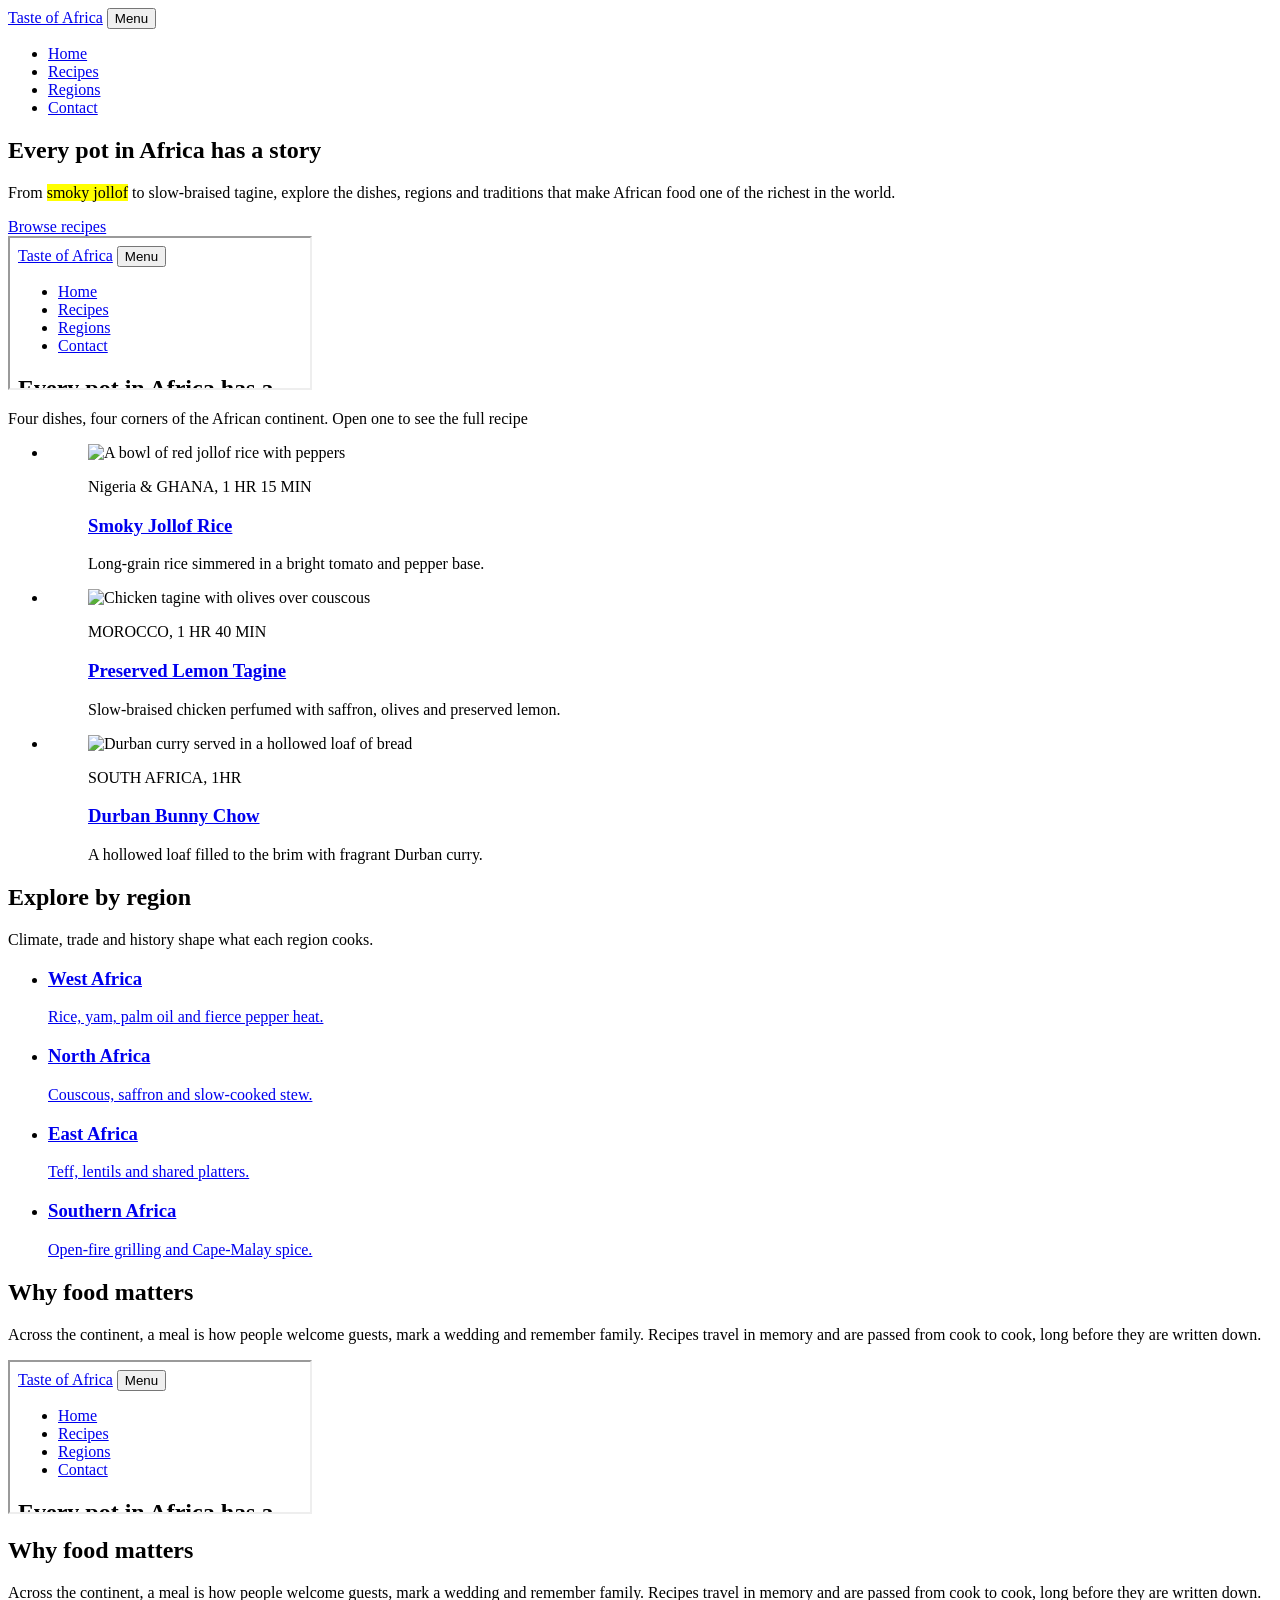
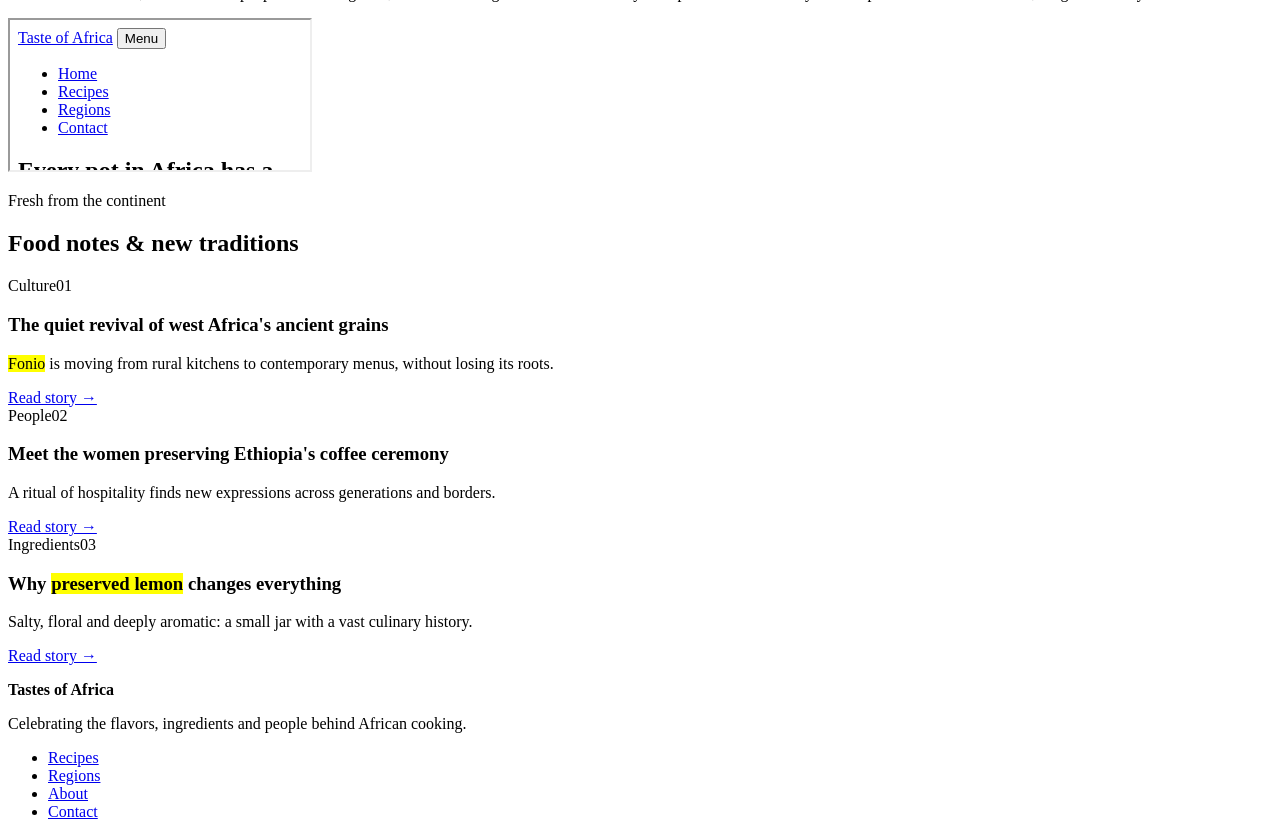
==== index.html @ f13685bf "base html and recipes page" ====
<!DOCTYPE html>
<html lang="en">
<head>
    <meta charset="UTF-8">
    <meta name="viewport" content="width=device-width, initial-scale=1">
    <title> Tastes of Africa | Home</title>
    <meta name="description" content="Recipes, regions and stories from across AFrican Kitchens.">

    <!-- Google fonts-->
    <link rel="preconnect" href="https://fonts.googleapis.com">
    <link rel="preconnect" href="https://fonts.gstatic.com" crossorigin>
    <link href="https://fonts.googleapis.com/css2?family=DM+Sans:wght@400;700&family=DM+Serif+Display&display=swap" rel="stylesheet">

    <link rel="stylesheet" href="css/styles.css">
    <script src="js/script.js" defer></script>

</head>
<body>
    <!-- Header: the same header is used on every page.-->
    <header class="site-header">
        <div class="container header-inner">
            <a class="logo" href="index.html">Taste of Africa</a>
            <button class="menu-toggle" aria-expanded="false" aria-controls="main-nav">Menu</button>
            <nav class="main-nav" id="main-nav" aria-label="Main">
                <ul>
                    <li><a href="index.html" aria-current="page"> Home</a></li>
                    <li><a href="recipes.html">Recipes</a></li>
                    <li><a href="regions.html">Regions</a></li>
                    <li><a href="contact.html">Contact</a></li>
                </ul>
            </nav>
        </div>
    </header>
    <main>
        <!--Hero section: Welcome text and intro video over a background photo -->
        <section class="hero">
            <div class="container">
                <div>
                    <h1> Every pot in Africa has a story</h1>
                    <p> From <mark>smoky jollof</mark> to slow-braised tagine, explore the dishes, regions and traditions that make African food one of the richest in the world.</p>
                    <a class="button" href="recipes.html">Browse recipes</a>
                </div>
                <div class="video-frame">
                    <!-- This is the video in the hero section and you can change the video by replacing the ID -->
                     <iframe src="#coming"
                            title="Introduction to African food culture"
                            allowfullscreen loading="lazy"></iframe>
                </div>
            </div>
        </section>

        <!-- Signature dishes across various regions: one <figure> per dish. The title links to the full recipe page-->
            <section class="dishes">
                <div class="container">
                    <p class="section-intro"> Four dishes, four corners of the African continent. Open one to see the full recipe</p>

                    <ul class="dish-grid">
                        <li>
                            <figure class="dish-card">
                                <div class="photo"><img src="#later" alt="A bowl of red jollof rice with peppers" loading="lazy"></div>
                                <figcaption>
                                    <p class="dish-meta">Nigeria &amp; GHANA, 1 HR 15 MIN </p>
                                    <h3><a href="recipe/jollof-rice.html">Smoky Jollof Rice</a></h3>
                                    <p> Long-grain rice simmered in a bright tomato and pepper base.</p>
                                </figcaption>
                            </figure>
                        </li>
                        <li>
                            <figure class="dish-card">
                                <div class="photo"><img src="#coming" alt="Chicken tagine with olives over couscous" loading="lazy"></div>
                                <figcaption>
                                    <p class="dish-meta"> MOROCCO, 1 HR 40 MIN</p>
                                    <h3><a href="recipe/lemon-tagine.html">Preserved Lemon Tagine</a></h3>
                                    <p> Slow-braised chicken perfumed with saffron, olives and preserved lemon.</p>
                                </figcaption>
                            </figure>
                        </li>
                        <li>
                            <figure class="dish-card">
                                <div class="photo"><img src="#coming" alt="Durban curry served in a hollowed loaf of bread" loading="lazy"></div>
                                <figcaption>
                                    <p class="dish-meta"> SOUTH AFRICA, 1HR</p>
                                    <h3><a href="recipe/bunny-chow.html"> Durban Bunny Chow</a></h3>
                                    <P> A hollowed loaf filled to the brim with fragrant Durban curry.</P>
                                </figcaption>
                            </figure>
                        </li>
                    </ul>
                </div>
            </section>

            <!-- Explore by region: each title links to the setion on regions.html-->
             <section class="regions">
                <div class="container">
                    <h2>Explore by region</h2>
                    <p class="section-intro"> Climate, trade and history shape what each region cooks.</p>

                    <ul class="region-grid">
                        <li><a class="region-title" href="regions.html#west-africa"><h3>West Africa</h3><p>Rice, yam, palm oil and fierce pepper heat.</p></a></li>
                        <li><a class="region-title" href="regions.html#north-africa"><h3>North Africa</h3><p>Couscous, saffron and slow-cooked stew.</p></a></li>
                        <li><a class="region-title" href="regions.html#east-africa"><h3>East Africa</h3><p> Teff, lentils and shared platters.</p></a></li>
                        <li><a class="region-title" href="regions.html#south-africa"><h3>Southern Africa</h3><p> Open-fire grilling and Cape-Malay spice.</p></a></li>

                    </ul>
                </div>
             </section>

            <!-- Culture video: why food matters in African culture -->
            <section class="culture">
                <div class="container">
                    <div>
                        <h2> Why food matters</h2>
                        <p>Across the continent, a meal is how people welcome guests, mark a wedding and remember family. Recipes travel in memory and are passed from cook to cook, long before they are written down.</p>
                    </div>
                    <div class="video-frame">
                        <iframe src="#coming"
                            title="The significance of food in African culture"
                            allowfullscreen loading="lazy"></iframe>
                    </div>
                </div>
            </section>

            <!-- Culture Video: why food matters in African Culture-->

            <section class="culture">
                <div class="container">
                    <div>
                        <h2> Why food matters</h2>
                        <p> Across the continent, a meal is how people welcome guests, mark a wedding and remember family. Recipes travel in memory and are passed from cook to cook, long before they are written down.</p>
                    </div>
                    <div class="video-frame">
                        <iframe src="#coming"
                            title="The significance of food in African culture"
                            allowfullscreen loading="lazy"></iframe>
                    </div>
                </div>
            </section>

            <!--Food notes: Three short stories. Each is an <article> that links to the full story on stories.html-->


            <section class="notes" id="stories">
                <div class="container">
                    <p class="eyebrow">Fresh from the continent</p>
                    <h2>Food notes &amp; new traditions</h2>

                    <div class="notes-grid">
                        <article class="note">
                            <div class="note-top"><span class="note-tag">Culture</span><span>01</span></div>
                            <h3>The quiet revival of west Africa's ancient grains</h3>
                            <p><mark> Fonio</mark> is moving from rural kitchens to contemporary menus, without losing its roots.</p>
                            <a class="read-more" href="stories.html#fonio">Read story &rarr;</a>
                        </article>
                        <article class="note">
                            <div class="note-top"><span class="note-tag">People</span><span>02</span></div>
                            <h3> Meet the women preserving Ethiopia's coffee ceremony</h3>
                            <p> A ritual of hospitality finds new expressions across generations and borders.</p>
                            <a class="read-more" href="stories.html#coffee-ceremony">Read story &rarr;</a>
                        </article>
                        <article class="note">
                            <div class="note-top"><span class="note-tag">Ingredients</span><span>03</span></div>
                            <h3> Why <mark> preserved lemon</mark> changes everything</h3>
                            <p> Salty, floral and deeply aromatic: a small jar with a vast culinary history.</p>
                            <a class="read-more" href="stories.html#preserved-lemon">Read story &rarr;</a>
                        </article>
                    </div>
                </div>

            </section>
    </main>

    <!-- Footer-->
     <footer class="site-footer">
        <div class="container">
            <div>
                <p><strong>Tastes of Africa</strong></p>
                <p>Celebrating the flavors, ingredients and people behind African cooking.</p>
            </div>
            <nav aria-label="footer">
                <ul>
                    <li><a href="recipes.html">Recipes</a></li>
                    <li><a href="regions.html">Regions</a></li>
                    <li><a href="about.html">About</a></li>
                    <li><a href="contact.html">Contact</a></li>
                </ul>
            </nav>
        </div>
     </footer>
</body>
</html>
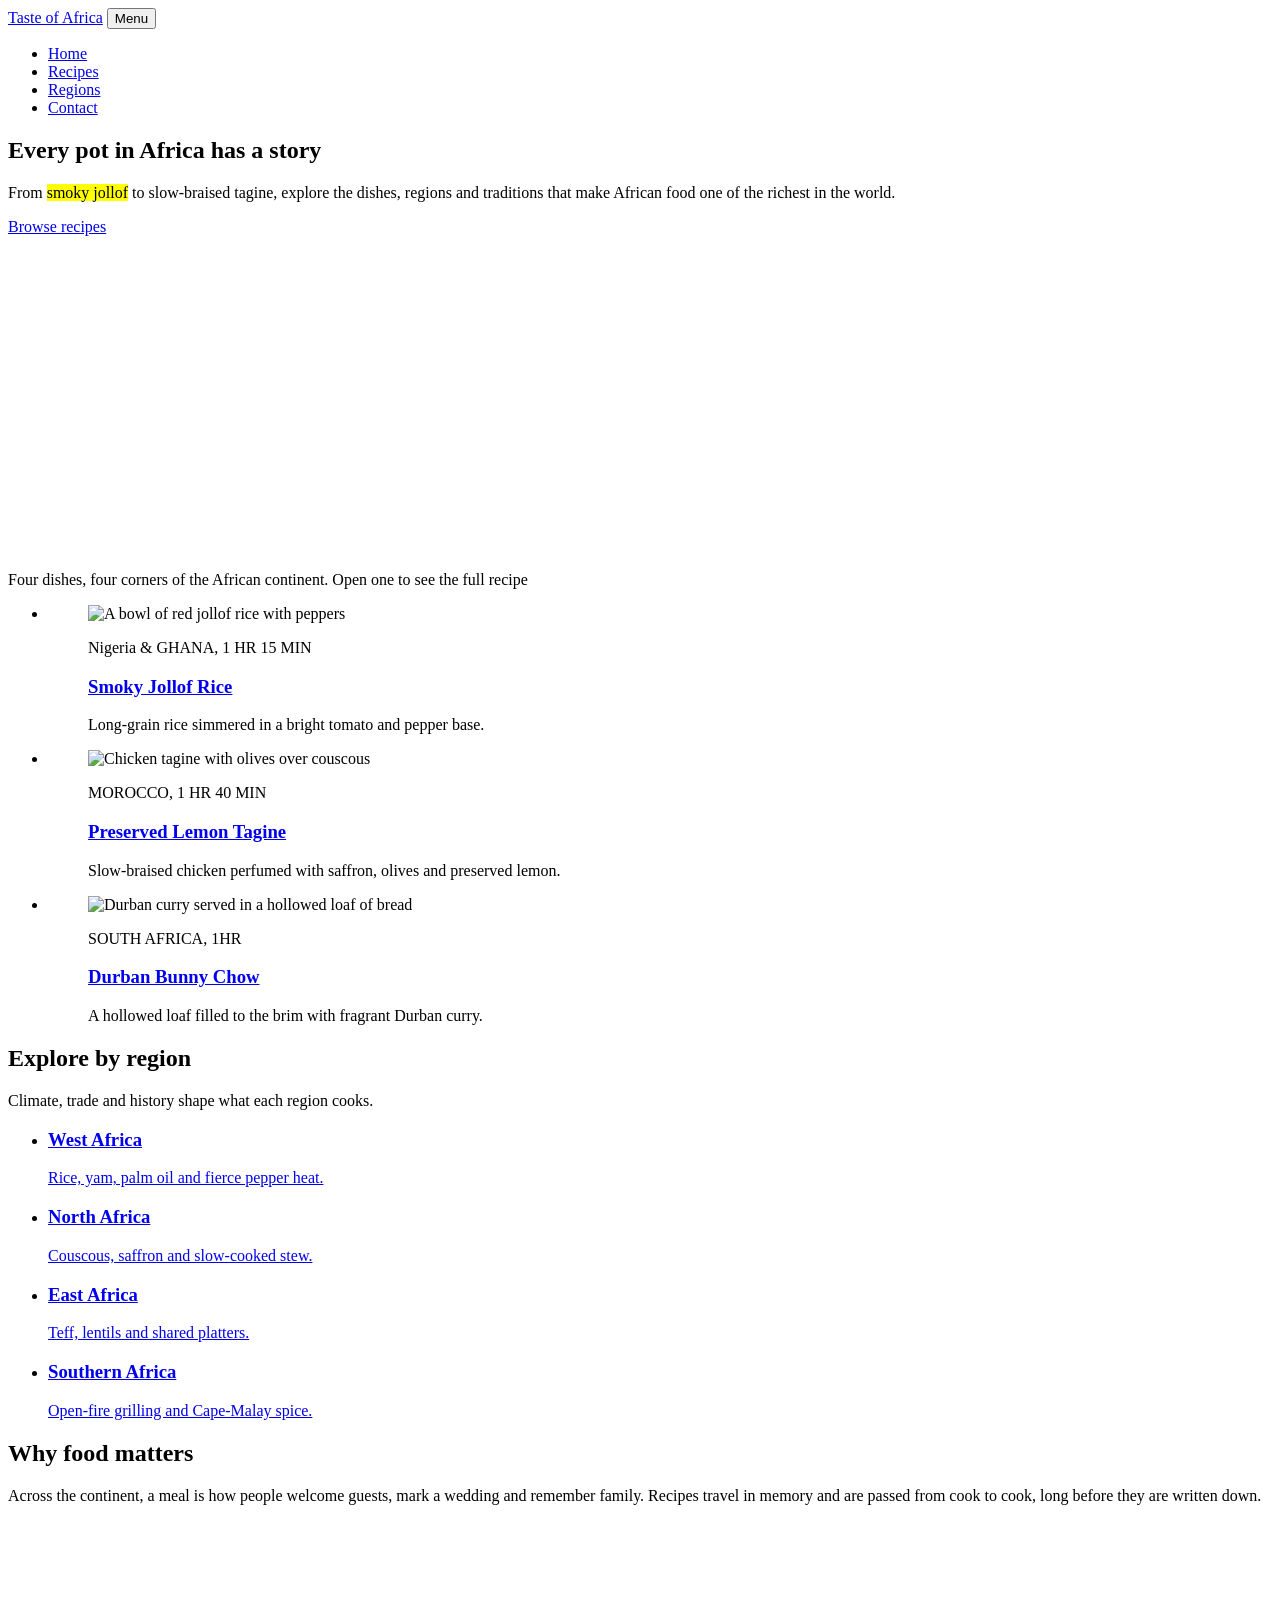
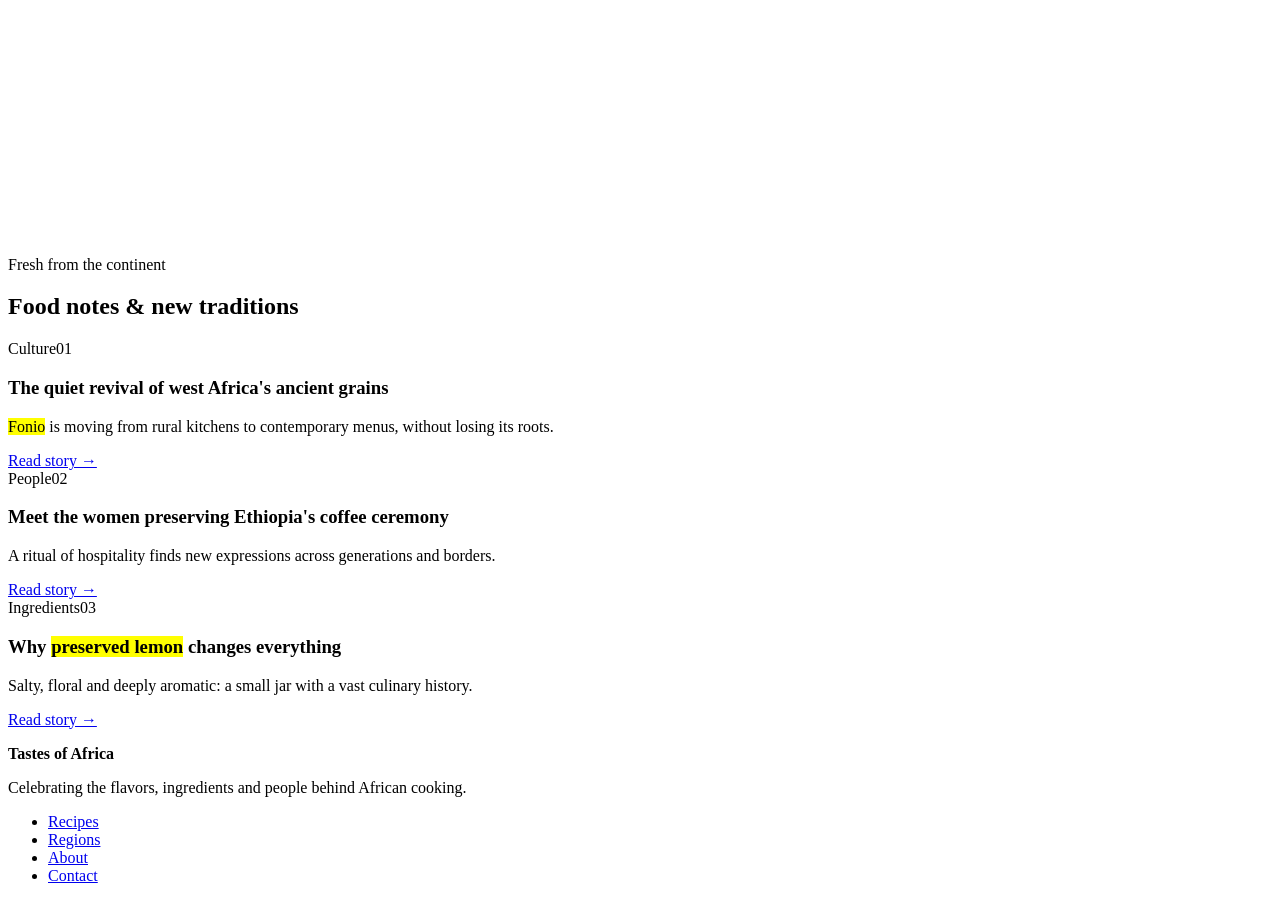
==== commit 1f1a3e4d: "Added video and visual content" ====
--- a/index.html
+++ b/index.html
@@ -32,7 +32,7 @@
         </div>
     </header>
     <main>
-        <!--Hero section: Welcome text and intro video over a background photo -->
+        <!--Hero section: Welcome text and intro video over a background video -->
         <section class="hero">
             <div class="container">
                 <div>
@@ -42,9 +42,8 @@
                 </div>
                 <div class="video-frame">
                     <!-- This is the video in the hero section and you can change the video by replacing the ID -->
-                     <iframe src="#coming"
-                            title="Introduction to African food culture"
-                            allowfullscreen loading="lazy"></iframe>
+                     <iframe width="560" height="315" src="https://www.youtube.com/embed/1zyDUkdVZ0E?si=GwN7mC80-y-Hp5ij" title="Introduction to African food culture" frameborder="0" allow="accelerometer; autoplay; clipboard-write; encrypted-media; gyroscope; picture-in-picture; web-share" referrerpolicy="strict-origin-when-cross-origin" allowfullscreen loading="lazy"></iframe>
+                            
                 </div>
             </div>
         </section>
@@ -57,7 +56,7 @@
                     <ul class="dish-grid">
                         <li>
                             <figure class="dish-card">
-                                <div class="photo"><img src="#later" alt="A bowl of red jollof rice with peppers" loading="lazy"></div>
+                                <div class="photo"><img src="./images/dishes/red_jollof_rice.jpg" alt="A bowl of red jollof rice with peppers" loading="lazy"></div>
                                 <figcaption>
                                     <p class="dish-meta">Nigeria &amp; GHANA, 1 HR 15 MIN </p>
                                     <h3><a href="recipe/jollof-rice.html">Smoky Jollof Rice</a></h3>
@@ -67,7 +66,7 @@
                         </li>
                         <li>
                             <figure class="dish-card">
-                                <div class="photo"><img src="#coming" alt="Chicken tagine with olives over couscous" loading="lazy"></div>
+                                <div class="photo"><img src="./images/dishes/chicken_tagine_couscous.png" alt="Chicken tagine with olives over couscous" loading="lazy"></div>
                                 <figcaption>
                                     <p class="dish-meta"> MOROCCO, 1 HR 40 MIN</p>
                                     <h3><a href="recipe/lemon-tagine.html">Preserved Lemon Tagine</a></h3>
@@ -77,7 +76,7 @@
                         </li>
                         <li>
                             <figure class="dish-card">
-                                <div class="photo"><img src="#coming" alt="Durban curry served in a hollowed loaf of bread" loading="lazy"></div>
+                                <div class="photo"><img src="./images/dishes/Durban_curry.png" alt="Durban curry served in a hollowed loaf of bread" loading="lazy"></div>
                                 <figcaption>
                                     <p class="dish-meta"> SOUTH AFRICA, 1HR</p>
                                     <h3><a href="recipe/bunny-chow.html"> Durban Bunny Chow</a></h3>
@@ -113,14 +112,13 @@
                         <p>Across the continent, a meal is how people welcome guests, mark a wedding and remember family. Recipes travel in memory and are passed from cook to cook, long before they are written down.</p>
                     </div>
                     <div class="video-frame">
-                        <iframe src="#coming"
-                            title="The significance of food in African culture"
-                            allowfullscreen loading="lazy"></iframe>
+                        <iframe width="560" height="315" src="https://www.youtube.com/embed/YzCL4TN4E4U?si=ncxZSGE6mbQwD1N4" title="The significance of food in African culture" frameborder="0" allow="accelerometer; autoplay; clipboard-write; encrypted-media; gyroscope; picture-in-picture; web-share" referrerpolicy="strict-origin-when-cross-origin" allowfullscreen loading="lazy"></iframe>
+                           
                     </div>
                 </div>
             </section>
 
-            <!-- Culture Video: why food matters in African Culture-->
+            <!-- Culture Video: why food matters in African Culture
 
             <section class="culture">
                 <div class="container">
@@ -134,7 +132,7 @@
                             allowfullscreen loading="lazy"></iframe>
                     </div>
                 </div>
-            </section>
+            </section> -->
 
             <!--Food notes: Three short stories. Each is an <article> that links to the full story on stories.html-->
 
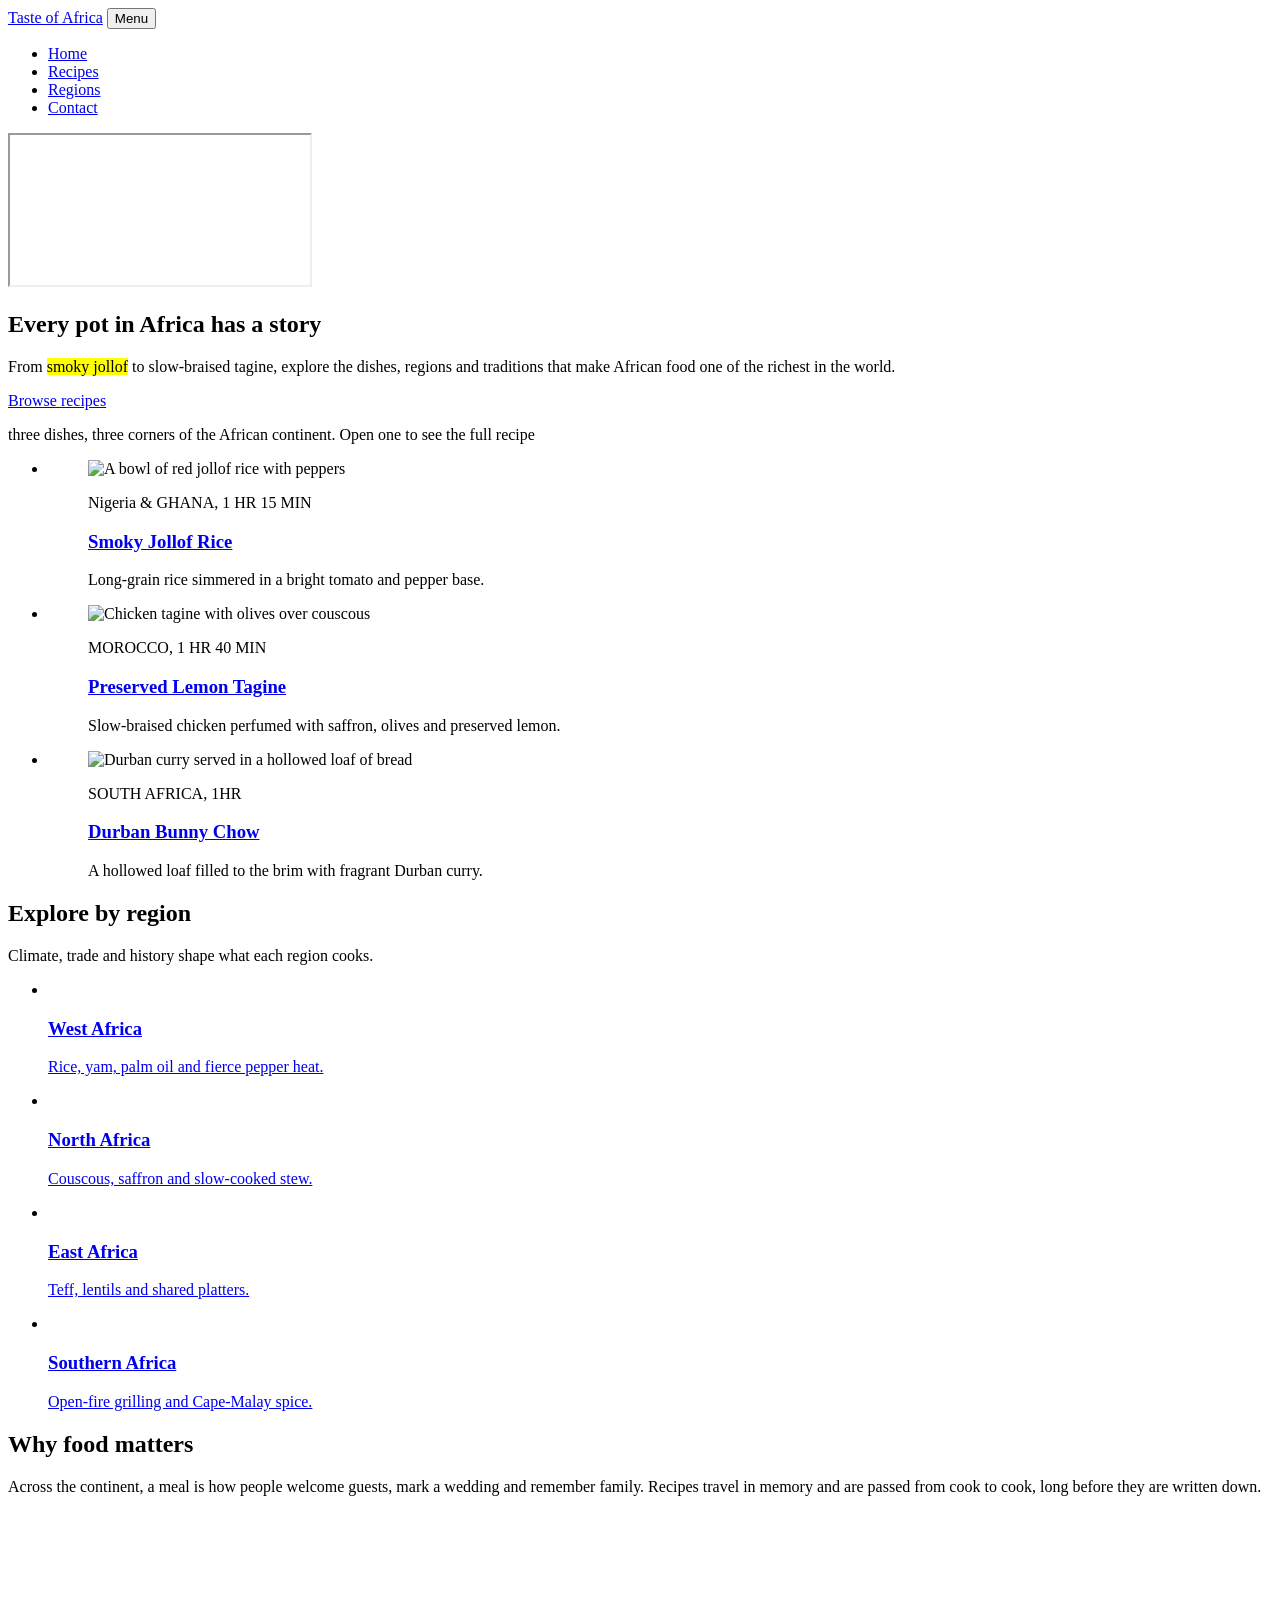
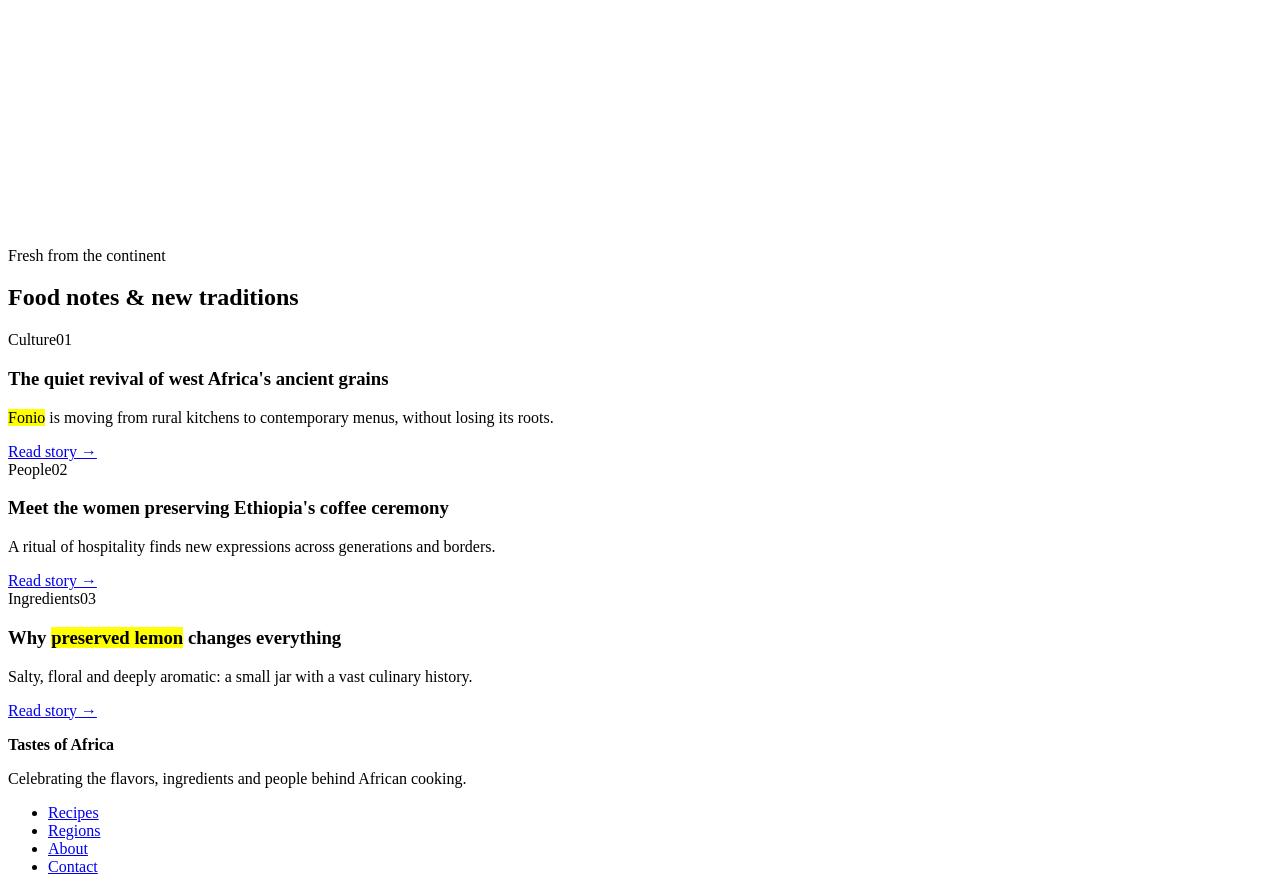
==== commit ba5bf463: "Hero section updates" ====
--- a/index.html
+++ b/index.html
@@ -10,6 +10,9 @@
     <link rel="preconnect" href="https://fonts.googleapis.com">
     <link rel="preconnect" href="https://fonts.gstatic.com" crossorigin>
     <link href="https://fonts.googleapis.com/css2?family=DM+Sans:wght@400;700&family=DM+Serif+Display&display=swap" rel="stylesheet">
+
+    <link rel="preconnect" href="https://www.youtube.com">
+    <link rel="preconnect" href="https://i.ytimg.com">
 
     <link rel="stylesheet" href="css/styles.css">
     <script src="js/script.js" defer></script>
@@ -34,24 +37,24 @@
     <main>
         <!--Hero section: Welcome text and intro video over a background video -->
         <section class="hero">
+            <div class="hero-video" aria-hidden="true">
+                <iframe src="https://www.youtube.com/embed/1zyDUkdVZ0E?autoplay=1&amp;mute=1&amp;loop=1&amp;playlist=1zyDUkdVZ0E&amp;controls=0&amp;modestbranding=1&amp;playsinline=1&amp;rel=0"
+                        title="Background video of African food culture"
+                        tabindex="-1"
+                        allow="autoplay; encrypted-media"></iframe>
+            </div>
+
             <div class="container">
-                <div>
-                    <h1> Every pot in Africa has a story</h1>
-                    <p> From <mark>smoky jollof</mark> to slow-braised tagine, explore the dishes, regions and traditions that make African food one of the richest in the world.</p>
-                    <a class="button" href="recipes.html">Browse recipes</a>
-                </div>
-                <div class="video-frame">
-                    <!-- This is the video in the hero section and you can change the video by replacing the ID -->
-                     <iframe width="560" height="315" src="https://www.youtube.com/embed/1zyDUkdVZ0E?si=GwN7mC80-y-Hp5ij" title="Introduction to African food culture" frameborder="0" allow="accelerometer; autoplay; clipboard-write; encrypted-media; gyroscope; picture-in-picture; web-share" referrerpolicy="strict-origin-when-cross-origin" allowfullscreen loading="lazy"></iframe>
-                            
-                </div>
+                <h1>Every pot in Africa has a story</h1>
+                <p>From <mark>smoky jollof</mark> to slow-braised tagine, explore the dishes, regions and traditions that make African food one of the richest in the world.</p>
+                <a class="button" href="recipes.html">Browse recipes</a>
             </div>
         </section>
 
         <!-- Signature dishes across various regions: one <figure> per dish. The title links to the full recipe page-->
             <section class="dishes">
                 <div class="container">
-                    <p class="section-intro"> Four dishes, four corners of the African continent. Open one to see the full recipe</p>
+                    <p class="section-intro"> three dishes, three corners of the African continent. Open one to see the full recipe</p>
 
                     <ul class="dish-grid">
                         <li>
@@ -95,10 +98,10 @@
                     <p class="section-intro"> Climate, trade and history shape what each region cooks.</p>
 
                     <ul class="region-grid">
-                        <li><a class="region-title" href="regions.html#west-africa"><h3>West Africa</h3><p>Rice, yam, palm oil and fierce pepper heat.</p></a></li>
-                        <li><a class="region-title" href="regions.html#north-africa"><h3>North Africa</h3><p>Couscous, saffron and slow-cooked stew.</p></a></li>
-                        <li><a class="region-title" href="regions.html#east-africa"><h3>East Africa</h3><p> Teff, lentils and shared platters.</p></a></li>
-                        <li><a class="region-title" href="regions.html#south-africa"><h3>Southern Africa</h3><p> Open-fire grilling and Cape-Malay spice.</p></a></li>
+                        <li><a class="region-tile" href="regions.html#west-africa"><img class="region-icon" src="./images/dishes/red_jollof_rice.jpg" alt="" loading="lazy"><h3>West Africa</h3><p>Rice, yam, palm oil and fierce pepper heat.</p></a></li>
+                        <li><a class="region-tile" href="regions.html#north-africa"><img class="region-icon" src="./images/dishes/chicken_tagine_couscous.jpg" alt="" loading="lazy"><h3>North Africa</h3><p>Couscous, saffron and slow-cooked stew.</p></a></li>
+                        <li><a class="region-tile" href="regions.html#east-africa"><img class="region-icon" src="./images/dishes/Injera_stew.jpg" alt="" loading="lazy"><h3>East Africa</h3><p> Teff, lentils and shared platters.</p></a></li>
+                        <li><a class="region-tile" href="regions.html#south-africa"><img class="region-icon" src="./images/dishes/Durban_curry.png" alt="" loading="lazy"><h3>Southern Africa</h3><p> Open-fire grilling and Cape-Malay spice.</p></a></li>
 
                     </ul>
                 </div>
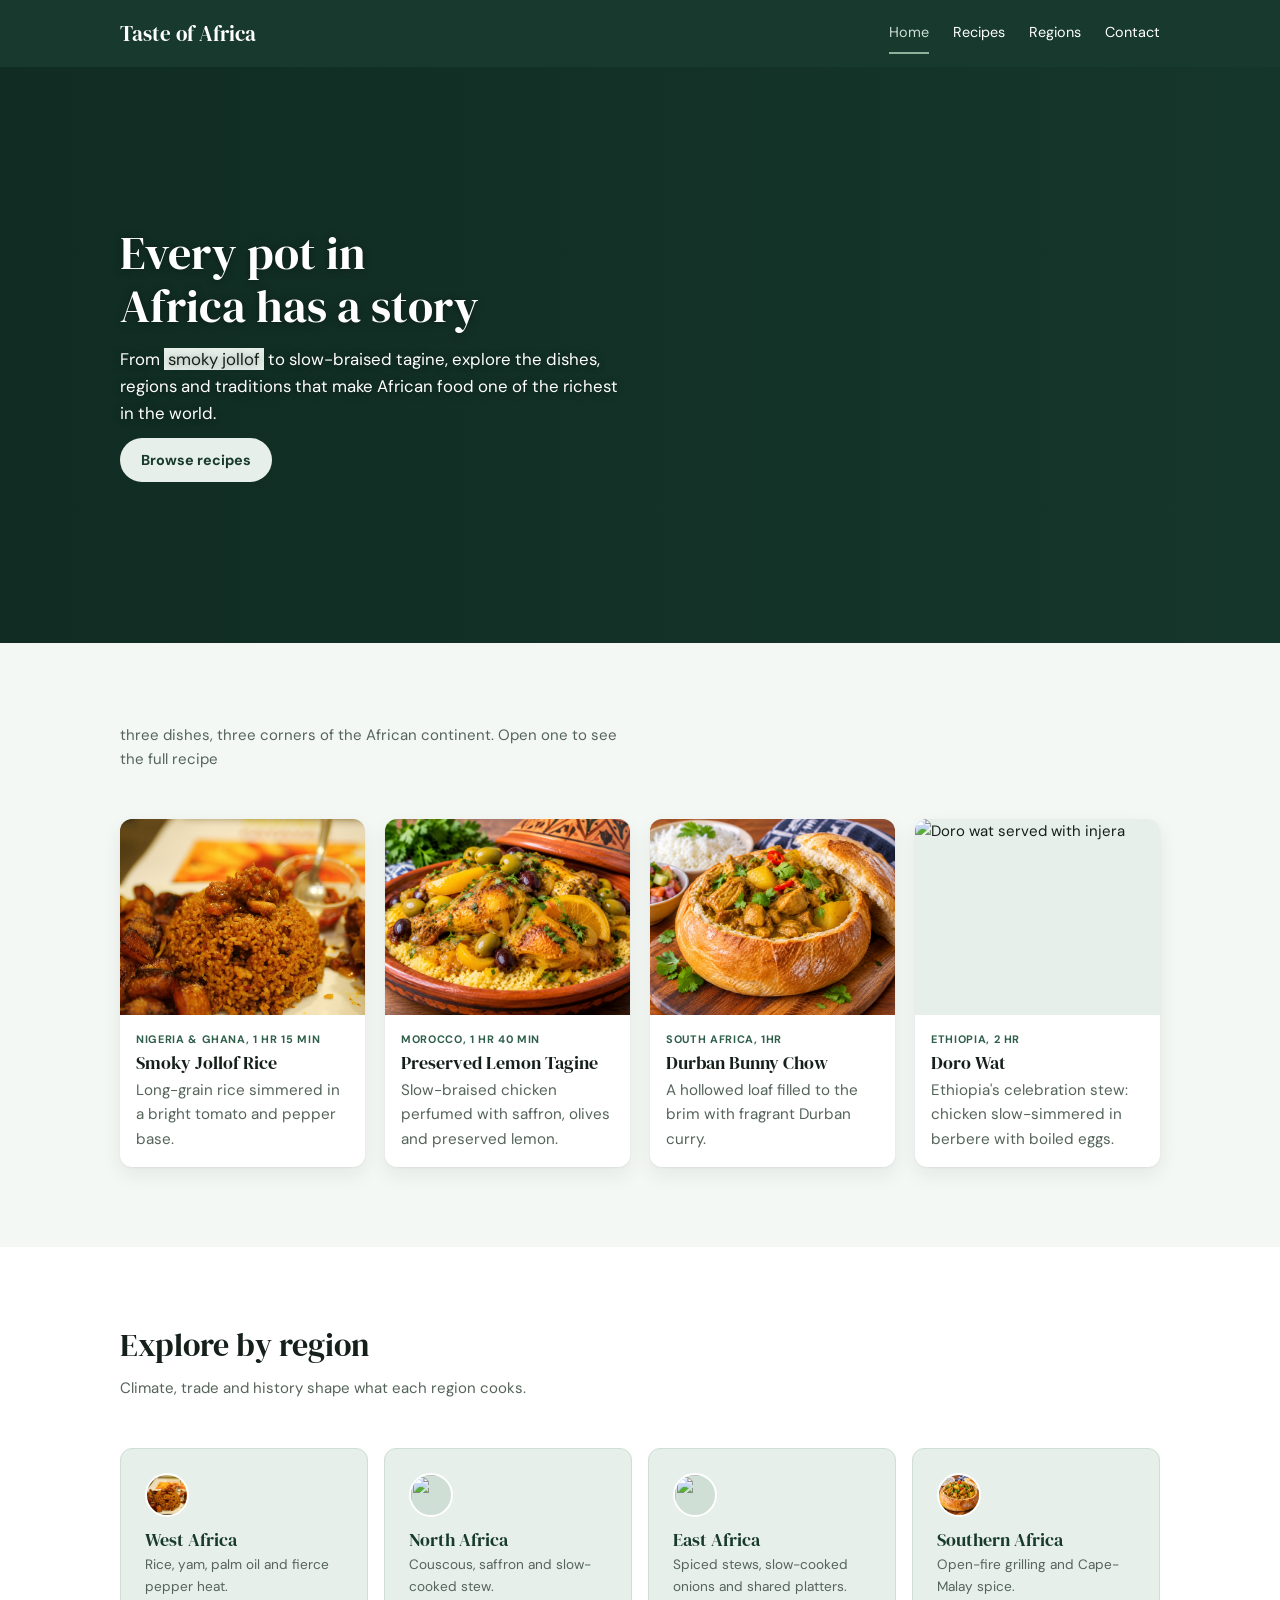
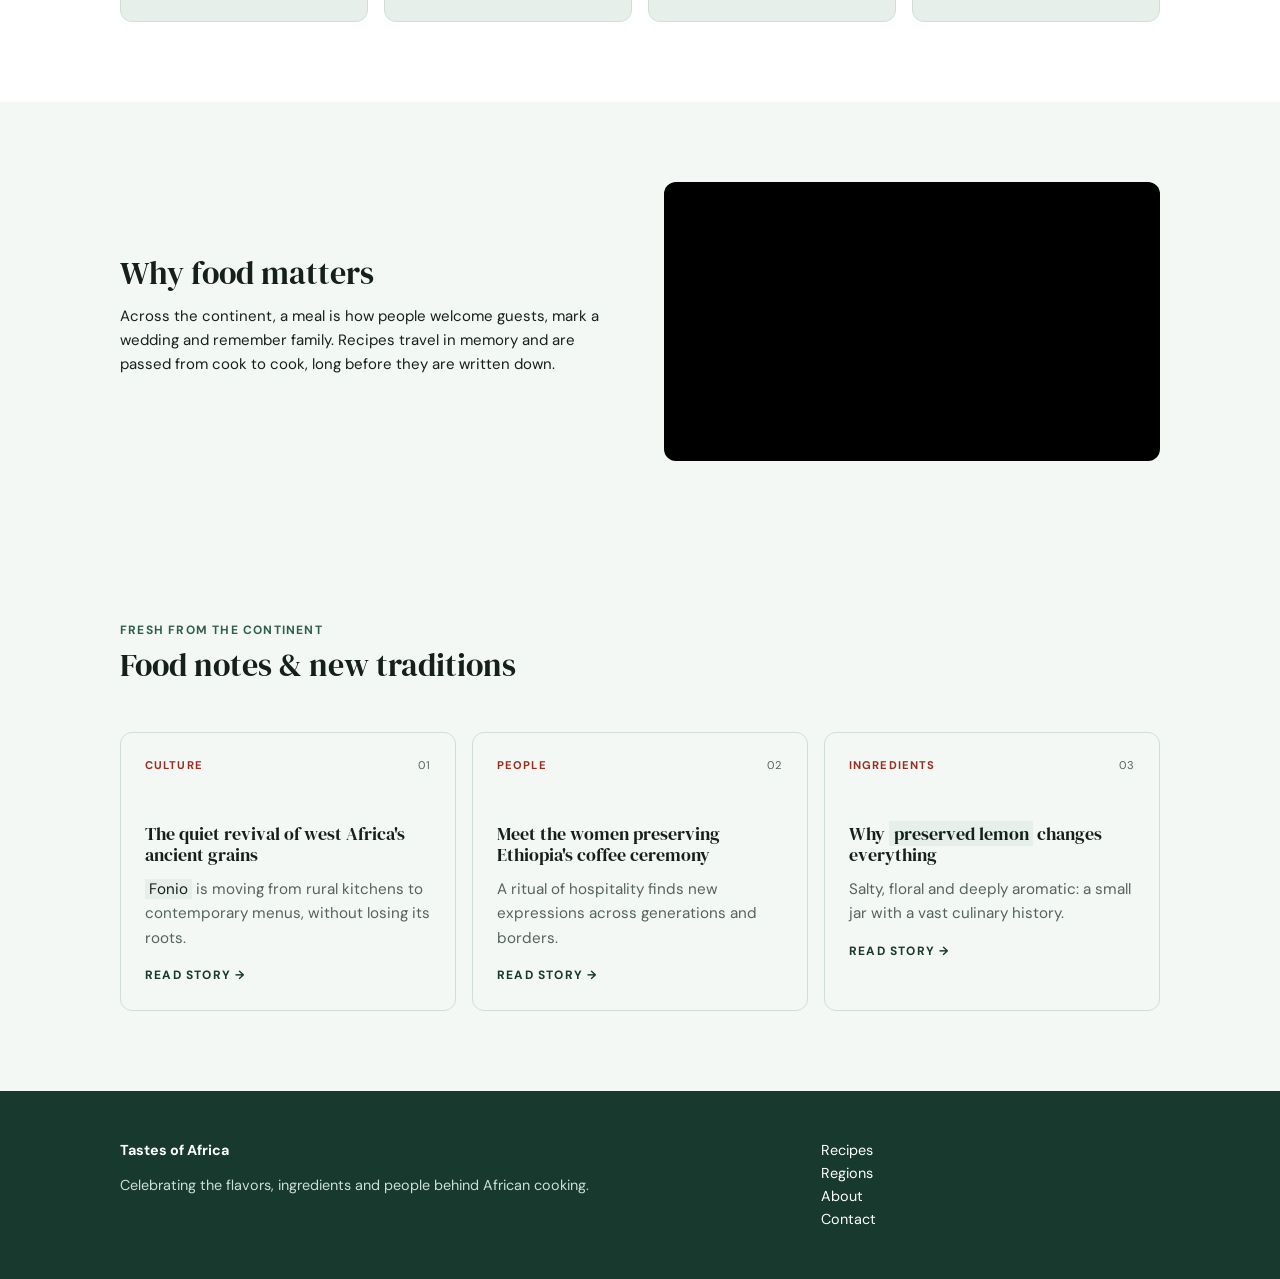
==== commit fc1ada4b: "contact page and new dish" ====
--- a/index.html
+++ b/index.html
@@ -87,6 +87,16 @@
                                 </figcaption>
                             </figure>
                         </li>
+                        <li>
+                            <figure class="dish-card">
+                                <div class="photo"><img src="./images/dishes/Doro_Wat.jpg" alt="Doro wat served with injera" loading="lazy"></div>
+                                <figcaption>
+                                    <p class="dish-meta"> ETHIOPIA, 2 HR</p>
+                                    <h3><a href="recipe/Dorowat.html">Doro Wat</a></h3>
+                                    <p> Ethiopia's celebration stew: chicken slow-simmered in berbere with boiled eggs.</p>
+                                </figcaption>
+                            </figure>
+                        </li>
                     </ul>
                 </div>
             </section>
@@ -100,7 +110,7 @@
                     <ul class="region-grid">
                         <li><a class="region-tile" href="regions.html#west-africa"><img class="region-icon" src="./images/dishes/red_jollof_rice.jpg" alt="" loading="lazy"><h3>West Africa</h3><p>Rice, yam, palm oil and fierce pepper heat.</p></a></li>
                         <li><a class="region-tile" href="regions.html#north-africa"><img class="region-icon" src="./images/dishes/chicken_tagine_couscous.jpg" alt="" loading="lazy"><h3>North Africa</h3><p>Couscous, saffron and slow-cooked stew.</p></a></li>
-                        <li><a class="region-tile" href="regions.html#east-africa"><img class="region-icon" src="./images/dishes/Injera_stew.jpg" alt="" loading="lazy"><h3>East Africa</h3><p> Teff, lentils and shared platters.</p></a></li>
+                        <li><a class="region-tile" href="regions.html#east-africa"><img class="region-icon" src="./images/dishes/doro-wat.jpg" alt="" loading="lazy"><h3>East Africa</h3><p>Spiced stews, slow-cooked onions and shared platters.</p></a></li>                        
                         <li><a class="region-tile" href="regions.html#south-africa"><img class="region-icon" src="./images/dishes/Durban_curry.png" alt="" loading="lazy"><h3>Southern Africa</h3><p> Open-fire grilling and Cape-Malay spice.</p></a></li>
 
                     </ul>
--- a/css/styles.css
+++ b/css/styles.css
@@ -0,0 +1,581 @@
+/* =====================================================================
+   Tastes of Africa - styles.css
+   One stylesheet for every page. Sections, in order:
+
+   1. Design tokens (colors, fonts, spacing)
+   2. Base styles
+   3. Reusable pieces (buttons, video, highlight, hidden)
+   4. Header and navigation
+   5. Footer
+   6. Page intro band (Regions, Recipes, About, Contact, Stories)
+   7. Home page
+   8. Regions page
+   9. Stories page
+  10. Recipes page (filter + cards)
+  11. Recipe detail pages
+  12. About page
+  13. Contact page (form)
+  14. Larger screens (media queries)
+
+   Mobile styles come first; wider screens are added in section 14.
+   ===================================================================== */
+
+
+/* 1. DESIGN TOKENS
+   Change a value here and it changes everywhere. */
+:root {
+  --cream:  #FFFFFF;  
+  --sand:   #F4F8F5;   
+  --forest: #17392E;   
+  --ochre:  #2F5F4B;   
+  --brick:  #9B2D20;   
+  --ink:    #16201B;
+  --muted:  #55645B;
+  --line:   #CFDFD5;   
+  --spice:  #E6EFE9;   
+  --heart:  #C0392B;
+
+  --green-dark: #0F2A21;
+  --sage-400:   #8FB09D;
+
+  --space-s:  0.625rem;
+  --space-m:  1.25rem;
+  --space-l:  2.25rem;
+  --space-xl: 3.5rem;
+
+  --radius-card: 14px;
+  --shadow-card: 0 1px 2px rgba(22, 32, 27, 0.06), 0 8px 20px rgba(22, 32, 27, 0.07);
+  --shadow-lift: 0 2px 4px rgba(22, 32, 27, 0.08), 0 14px 28px rgba(22, 32, 27, 0.12);   /* saved favorite */
+
+  --font-heading: "DM Serif Display", Georgia, serif;
+  --font-body:    "DM Sans", system-ui, sans-serif;
+
+  --space-s:  0.75rem;
+  --space-m:  1.5rem;
+  --space-l:  3rem;
+  --space-xl: 5rem;
+
+  --radius-card: 12px;
+
+}
+
+
+/* 2. BASE */
+* { box-sizing: border-box; }
+
+body {
+  margin: 0;
+  background: var(--cream);
+  color: var(--ink);
+  font-family: var(--font-body);
+  font-size: 0.9375rem;        /* base size */
+  line-height: 1.6;      /* base line height for readability */
+}
+
+h1, h2, h3 {
+  font-family: var(--font-heading);
+  font-weight: 400;
+  line-height: 1.15;
+  margin: 0 0 var(--space-s);
+}
+h1 { font-size: clamp(2rem, 4.2vw, 2.9rem); }
+h2 { font-size: clamp(1.5rem, 2.8vw, 2rem); }
+h3 { font-size: 1.15rem; }
+
+p  { margin: 0 0 var(--space-s); }
+ul { margin: 0 0 var(--space-s); }
+img { max-width: 100%; display: block; }
+a  { color: inherit; }
+
+/* Keeps content from stretching edge to edge on big screens */
+.container { width: min(100% - 2.5rem, 1040px); margin-inline: auto; }
+
+section { padding-block: var(--space-xl); }
+.section-intro { color: var(--muted); max-width: 52ch; margin-bottom: var(--space-l); }
+
+/* Small uppercase label above a heading */
+.eyebrow {
+  font-size: 0.75rem;
+  font-weight: 700;
+  letter-spacing: 0.1em;
+  text-transform: uppercase;
+  color: var(--ochre);
+  margin-bottom: 0.4rem;
+}
+
+/* Visible keyboard focus on everything clickable */
+a:focus-visible, button:focus-visible {
+  outline: 3px solid var(--ochre);
+  outline-offset: 3px;
+}
+
+
+/* 3. REUSABLE PIECES */
+.button {
+  display: inline-block;
+  padding: 0.65rem 1.3rem;
+  background: var(--spice);
+  color: var(--forest);
+  font: inherit;
+  font-size: 0.9rem;
+  font-weight: 700;
+  text-decoration: none;
+  border: 0;
+  border-radius: 999px;
+  cursor: pointer;
+}
+.button:hover { background: #fff; }
+
+/* Responsive YouTube frame: keeps a 16:9 shape at any width */
+.video-frame { aspect-ratio: 16 / 9; background: #000; border-radius: var(--radius-card); overflow: hidden; }
+.video-frame iframe { width: 100%; height: 100%; border: 0; }
+
+/* <mark> highlights key ingredients, spices and cooking methods */
+mark { background: var(--spice); color: var(--ink); padding: 0 0.25em; }
+
+/* Used by script.js to hide filtered-out recipe cards.
+   [hidden] makes the HTML "hidden" attribute work even on elements that set display. */
+.hidden, [hidden] { display: none !important; }
+
+/* A photo box: tall shape, tan color shows if the image has not loaded.
+   position: relative lets the badge and heart sit on top of the photo. */
+.photo { position: relative; aspect-ratio: 5 / 4; background: var(--spice); overflow: hidden; }
+.photo img { width: 100%; height: 100%; object-fit: cover; }
+
+/* Small meta line above a dish title */
+.dish-meta {
+  font-size: 0.68rem;
+  font-weight: 700;
+  letter-spacing: 0.06em;
+  text-transform: uppercase;
+  color: var(--ochre);
+  margin: 0 0 0.25rem;
+}
+
+.back-link { display: inline-block; margin-top: var(--space-s); font-weight: 700; color: var(--forest);}
+
+
+/* 4. HEADER AND NAVIGATION */
+.site-header { background: var(--forest); color: #fff; }
+
+.header-inner {
+  display: flex;
+  flex-wrap: wrap;           /* lets the open menu drop below the logo on phones */
+  align-items: center;
+  justify-content: space-between;
+  padding-block: 0.8rem;
+}
+
+.logo { font-family: var(--font-heading); font-size: 1.3rem; text-decoration: none; }
+
+/* Hamburger button: only shown on phones (hidden again in section 14) */
+.menu-toggle {
+  background: none;
+  border: 1px solid rgba(255, 255, 255, 0.5);
+  border-radius: 999px;
+  color: #fff;
+  padding: 0.3rem 0.9rem;
+  font: inherit;
+  font-size: 0.85rem;
+  cursor: pointer;
+}
+
+.main-nav { display: none; width: 100%; }    /* closed until the button adds .open */
+.main-nav.open { display: block; }
+.main-nav ul { list-style: none; margin: 0; padding: 0.5rem 0 0; }
+.main-nav a {
+  display: block;
+  padding: 0.5rem 0;
+  text-decoration: none;
+  font-size: 0.9rem;
+  border-bottom: 2px solid transparent;
+}
+/* Hover effect and the current-page marker share one style */
+.main-nav a:hover,
+.main-nav a[aria-current="page"] {
+  color: var(--line);
+  border-bottom-color: var(--sage-400);
+}
+
+
+/* 5. FOOTER */
+.site-footer { background: var(--forest); color: #fff; padding-block: var(--space-l); font-size: 0.9rem; }
+.site-footer p { color: var(--line); }
+.site-footer strong { color: #fff; }
+.site-footer .container { display: grid; gap: var(--space-m); }
+.site-footer ul { list-style: none; margin: 0; padding: 0; }
+.site-footer a { text-decoration: none; }
+.site-footer a:hover { color: var(--line); }
+
+
+/* 6. PAGE INTRO BAND
+   The dark green band at the top of every page except Home. */
+.page-intro { background: var(--forest); color: var(--cream); padding-block: var(--space-l); }
+.page-intro .eyebrow { color: var(--sage-400); }
+.page-intro .section-intro { color: var(--line); margin-bottom: 0; }
+
+
+/* 7. HOME PAGE */
+
+/* Hero: dark green overlay on top of a background photo.
+   The image path is relative to this CSS file. */
+
+.hero {
+  position: relative;
+  overflow: hidden;
+  display: flex;
+  align-items: center;
+  min-height: 64vh;
+  background: var(--forest) url("../images/hero/hero.jpg") center / cover;
+  color: #fff;
+}
+
+.hero-video { position: absolute; inset: 0; z-index: 0; }
+.hero-video iframe {
+  position: absolute;
+  top: 50%;
+  left: 50%;
+  width: 100vw;
+  height: 56.25vw;
+  min-height: 100%;
+  min-width: 177.78vh;
+  transform: translate(-50%, -50%);
+  border: 0;
+  pointer-events: none;
+  opacity: 0;
+  transition: opacity 1s;
+}
+
+.hero-video iframe.ready { opacity: 1; }
+
+.hero::before {
+  content: "";
+  position: absolute;
+  inset: 0;
+  z-index: 1;
+  background: linear-gradient(90deg, rgba(15, 42, 33, 0.85) 0%, rgba(15, 42, 33, 0.5) 55%, rgba(15, 42, 33, 0.2) 100%);
+}
+
+.hero .container { position: relative; z-index: 2; text-shadow: 0 1px 8px rgba(0, 0, 0, 0.4); }
+.hero h1 { max-width: 16ch; }
+.hero p { font-size: 1.05rem; max-width: 42ch; }
+.hero .button { text-shadow: none; }
+
+@media (prefers-reduced-motion: reduce) {
+  .hero-video { display: none; }
+}
+
+/* Signature dishes (cards) */
+.dishes { background: var(--sand); }
+
+.dish-grid { display: grid; gap: 1.25rem; list-style: none; margin: 0; padding: 0; }
+.dish-card {
+  margin: 0;
+  height: 100%;
+  background: #fff;
+  border-radius: var(--radius-card);
+  box-shadow: var(--shadow-card);
+  overflow: hidden;
+}
+.dish-card figcaption { padding: 1rem; }
+
+/* Dish titles on Home and Recipes share one look */
+.dish-card h3,
+.recipe-card h3 { font-size: 1.15rem; margin-bottom: 0.3rem; }
+.dish-card h3 a,
+.recipe-card h3 a {
+  display: flex;
+  justify-content: space-between;
+  gap: 0.5rem;
+  text-decoration: none;
+}
+.dish-card h3 a:hover,
+.recipe-card h3 a:hover { color: var(--ochre); }
+
+.dish-card figcaption p:last-child,
+.recipe-card p:last-child { color: var(--muted); font-size: 0.88rem; }
+.dish-card figcaption p:last-child { margin: 0; }
+
+@media (prefers-reduced-motion: no-preference) {
+  .dish-card, .recipe-card { transition: transform 0.2s, box-shadow 0.2s; }
+  .dish-card:hover, .recipe-card:hover { transform: translateY(-4px); box-shadow: var(--shadow-lift); }
+}
+
+.recipe-card h3 a:hover { color: var(--ochre); }
+
+.dish-card figcaption p:last-child,
+.recipe-card p:last-child { color: var(--muted); font-size: 0.95rem; }
+
+/* Explore by region: four dark tiles */
+.region-grid { display: grid; gap: 1rem; list-style: none; margin: 0; padding: 0; }
+.region-tile {
+  display: block;
+  height: 100%;
+  padding: var(--space-m);
+  background: var(--spice);
+  border: 1px solid var(--line);
+  color: var(--forest);
+  border-radius: var(--radius-card);
+  text-decoration: none;
+}
+.region-tile:hover { background: var(--forest); border-color: var(--forest); color: #fff; }
+.region-tile h3 { margin-bottom: 0.25rem; }
+.region-tile p { margin: 0; font-size: 0.85rem; color: var(--muted); }
+.region-tile:hover p { color: var(--line); }
+.region-icon {
+  width: 2.75rem;
+  height: 2.75rem;
+  margin-bottom: 0.75rem;
+  border-radius: 50%;
+  object-fit: cover;
+  background: var(--line);
+  border: 2px solid #fff;
+}
+
+.culture { background: var(--sand); }
+
+.notes-grid { display: grid; gap: 1rem; margin-top: var(--space-l); }
+.note {
+  padding: var(--space-m);
+  background: var(--sand);
+  border: 1px solid var(--line);
+  border-radius: var(--radius-card);
+}
+.note-top { display: flex; justify-content: space-between; font-size: 0.68rem; letter-spacing: 0.1em; color: var(--muted); margin-bottom: var(--space-m); }
+.note-tag { text-transform: uppercase; color: var(--ochre); font-weight: 700; }
+.note p { color: var(--muted); font-size: 0.88rem; }
+.read-more { font-size: 0.7rem; font-weight: 700; letter-spacing: 0.1em; text-transform: uppercase; text-decoration: none; color: var(--forest); }
+.read-more:hover { color: var(--ochre); }
+
+/* Culture video next to its text */
+.culture .container { display: grid; gap: var(--space-l); align-items: center; }
+
+/* Food notes: three columns separated by thin lines */
+.notes { background: var(--sand); }
+.notes-grid { display: grid; margin-top: var(--space-l); }
+.note { padding: var(--space-m); border-top: 1px solid var(--line); }
+.note-top {
+  display: flex;
+  justify-content: space-between;
+  font-size: 0.7rem;
+  letter-spacing: 0.1em;
+  margin-bottom: var(--space-l);
+}
+.note-tag { text-transform: uppercase; color: var(--brick); font-weight: 700; }
+.note p { color: var(--muted); font-size: 0.95rem; }
+.read-more {
+  font-size: 0.75rem;
+  font-weight: 700;
+  letter-spacing: 0.1em;
+  text-transform: uppercase;
+  text-decoration: none;
+}
+.read-more:hover { color: var(--ochre); }
+
+
+/* 8. REGIONS PAGE */
+.region-block {
+  padding-block: var(--space-l);
+  border-top: 1px solid var(--line);
+  scroll-margin-top: 1rem;       /* small gap above the block after a tile link jump */
+}
+.page-intro + .region-block { border-top: 0; }   /* no line under the dark band */
+.region-block > .container > p { max-width: 60ch; }
+
+.region-details { display: grid; gap: var(--space-m); margin-block: var(--space-m); }
+.region-details > div {
+  background: #fff;
+  border: 1px solid var(--line);
+  border-radius: var(--radius-card);
+  padding: var(--space-m);
+}
+.region-details h3 { font-size: 1rem; }
+.region-details ul { padding-left: 1.2rem; margin: 0; }
+
+.region-block .video-frame { margin-bottom: var(--space-m); }
+.region-dish a { font-weight: 700; }
+
+
+/* 9. STORIES PAGE */
+.story { max-width: 65ch; padding-block: var(--space-l); border-top: 1px solid var(--line); }
+.story:first-of-type { border-top: 0; }
+
+
+/* 10. RECIPES PAGE */
+
+/* Filter buttons */
+.filter-bar { display: flex; flex-wrap: wrap; gap: 0.5rem; margin-bottom: var(--space-l); }
+.filter-button {
+  padding: 0.4rem 0.95rem;
+  background: #fff;
+  border: 1px solid var(--line);
+  border-radius: 999px;
+  color: var(--forest);
+  font: inherit;
+  font-size: 0.72rem;
+  font-weight: 700;
+  letter-spacing: 0.06em;
+  text-transform: uppercase;
+  cursor: pointer;
+}
+.filter-button:hover { border-color: var(--forest); }
+.filter-button.active { background: var(--forest); border-color: var(--forest); color: #fff; }
+
+.recipe-grid { display: grid; gap: 1.25rem; list-style: none; margin: 0; padding: 0; }
+.recipe-card { background: #fff; border-radius: var(--radius-card); box-shadow: var(--shadow-card); overflow: hidden; }
+.recipe-card > :not(.photo) { margin-inline: 1rem; }
+.recipe-card .dish-meta { margin-top: 0.9rem; }
+.recipe-card > p:last-child { margin-bottom: 1rem; }
+.recipe-card h3 span { transition: transform 0.2s; }
+.recipe-card h3 a:hover span { transform: translateX(4px); }
+
+.badge {
+  position: absolute; top: 0.6rem; left: 0.6rem;
+  padding: 0.25rem 0.6rem; background: #fff; border-radius: 999px;
+  font-size: 0.62rem; font-weight: 700; letter-spacing: 0.08em; text-transform: uppercase; color: var(--forest);
+}
+.fav-button {
+  position: absolute; top: 0.6rem; right: 0.6rem;
+  width: 2rem; height: 2rem; background: #fff; border: 0; border-radius: 50%;
+  font-size: 1.05rem; line-height: 1; color: var(--forest); cursor: pointer;
+}
+.fav-button:hover { color: var(--heart); }
+.fav-button.saved { color: var(--heart); }
+
+
+/* 11. RECIPE DETAIL PAGES
+   A narrower column keeps long text easy to read. */
+.recipe { padding-block: var(--space-l); }
+.recipe .container { width: min(100% - 2rem, 800px); }
+
+.recipe-header { margin-bottom: var(--space-m); }
+.recipe-meta { color: var(--muted); margin: 0; }
+
+.recipe-photo { margin: 0 0 var(--space-l); }
+.recipe-photo img { width: 100%; aspect-ratio: 16 / 10; object-fit: cover; background: var(--line); }
+.recipe-photo figcaption { font-size: 0.85rem; color: var(--muted); margin-top: 0.5rem; }
+
+.recipe-about,
+.recipe-ingredients,
+.recipe-steps,
+.recipe-video,
+.recipe-nutrition,
+.recipe-map { padding-block: 0; margin-bottom: var(--space-l); }
+
+.recipe h2 { font-size: 1.8rem; }
+.recipe-ingredients h3 { font-size: 1.2rem; margin-top: var(--space-m); }
+.recipe-ingredients ul { padding-left: 1.2rem; }
+.recipe-ingredients li { margin-bottom: 0.25rem; }
+
+/* Expandable cooking steps (<details> + <summary>) */
+.recipe-steps details { border-bottom: 1px solid var(--line); padding-block: 0.9rem; }
+.recipe-steps summary { font-weight: 700; cursor: pointer; }
+.recipe-steps summary:hover { color: var(--ochre); }
+.recipe-steps details p { margin: var(--space-s) 0 0; }
+
+/* Nutrition table */
+.recipe-nutrition table { width: 100%; border-collapse: collapse; background: #fff; }
+.recipe-nutrition caption { text-align: left; font-size: 0.85rem; color: var(--muted); padding-bottom: 0.5rem; }
+.recipe-nutrition th,
+.recipe-nutrition td { padding: 0.6rem 0.9rem; text-align: left; border: 1px solid var(--line); }
+.recipe-nutrition thead th { background: var(--forest); color: #fff; }
+
+/* Map */
+.recipe-map iframe,
+.about-map iframe { width: 100%; height: 350px; border: 0; background: var(--line); }
+
+
+/* 12. ABOUT PAGE */
+.about-mission,
+.about-history,
+.about-map { padding-block: var(--space-l); }
+
+.about-mission p,
+.about-history p,
+.about-map > .container > p { max-width: 65ch; }
+
+.mission-statement {
+  font-family: var(--font-heading);
+  font-size: clamp(1.4rem, 3vw, 1.9rem);
+  line-height: 1.3;
+  border-left: 4px solid var(--ochre);
+  padding-left: var(--space-m);
+  margin-bottom: var(--space-m);
+}
+.about-history h3 { margin-top: var(--space-m); }
+.about-map iframe { margin-top: var(--space-s); }
+
+
+/* 13. CONTACT PAGE (form) */
+.contact-form { max-width: 600px; }
+.form-row { margin-bottom: var(--space-m); }
+.form-row label { display: block; font-weight: 700; margin-bottom: 0.4rem; }
+
+.contact-form input,
+.contact-form select,
+.contact-form textarea {
+  width: 100%;
+  padding: 0.75rem;
+  background: #fff;
+  border: 1px solid #8f877a;
+  border-radius: 2px;
+  font: inherit;
+  color: var(--ink);
+}
+
+/* Focus state: green border with a soft glow */
+.contact-form input:focus,
+.contact-form select:focus,
+.contact-form textarea:focus {
+  outline: none;
+  border-color: var(--forest);
+  box-shadow: 0 0 0 3px rgba(23, 57, 46, 0.25);
+}
+
+/* Marked by script.js when the message is too short */
+.contact-form textarea[aria-invalid="true"] { border-color: var(--brick); }
+.form-error { color: var(--brick); font-weight: 700; margin: 0.4rem 0 0; }
+
+.form-success {
+  max-width: 600px;
+  padding: var(--space-l) var(--space-m);
+  background: #fff;
+  border-left: 4px solid var(--forest);
+}
+.contact-form .button { background: var(--forest); color: #fff; }
+.contact-form .button:hover { background: var(--green-dark); }
+
+
+/* 14. LARGER SCREENS */
+@media (min-width: 600px) {
+  .region-details { grid-template-columns: 1fr 1fr; }
+  .dish-grid, .recipe-grid, .region-grid { grid-template-columns: repeat(2, 1fr); }
+  .notes-grid { grid-template-columns: repeat(3, 1fr); }
+  .site-footer .container { grid-template-columns: 2fr 1fr; }
+  .recipe-map iframe, .about-map iframe { height: 360px; }
+}
+
+@media (min-width: 900px) {
+  .menu-toggle { display: none; }
+  .main-nav { display: block; width: auto; }
+  .main-nav ul { display: flex; gap: 1.5rem; padding: 0; }
+
+  .culture .container { grid-template-columns: 1fr 1fr; }
+  .dish-grid, .recipe-grid, .region-grid { grid-template-columns: repeat(4, 1fr); }
+  .region-feature { grid-template-columns: 1fr 1.2fr; }
+}
+
+@media (min-width: 900px) {
+  .menu-toggle { display: none; }
+  .main-nav { display: block; width: auto; }
+  .main-nav ul { display: flex; gap: 1.5rem; padding: 0; }
+
+  .culture .container { grid-template-columns: 1fr 1fr; }
+  .dish-grid, .recipe-grid, .region-grid { grid-template-columns: repeat(4, 1fr); }
+  .region-feature { grid-template-columns: 1fr 1.2fr; }
+}
+
+/* Small hover transitions, skipped for people who prefer less motion */
+@media (prefers-reduced-motion: no-preference) {
+  .region-tile, .button, .filter-button { transition: background 0.2s, border-color 0.2s; }
+}
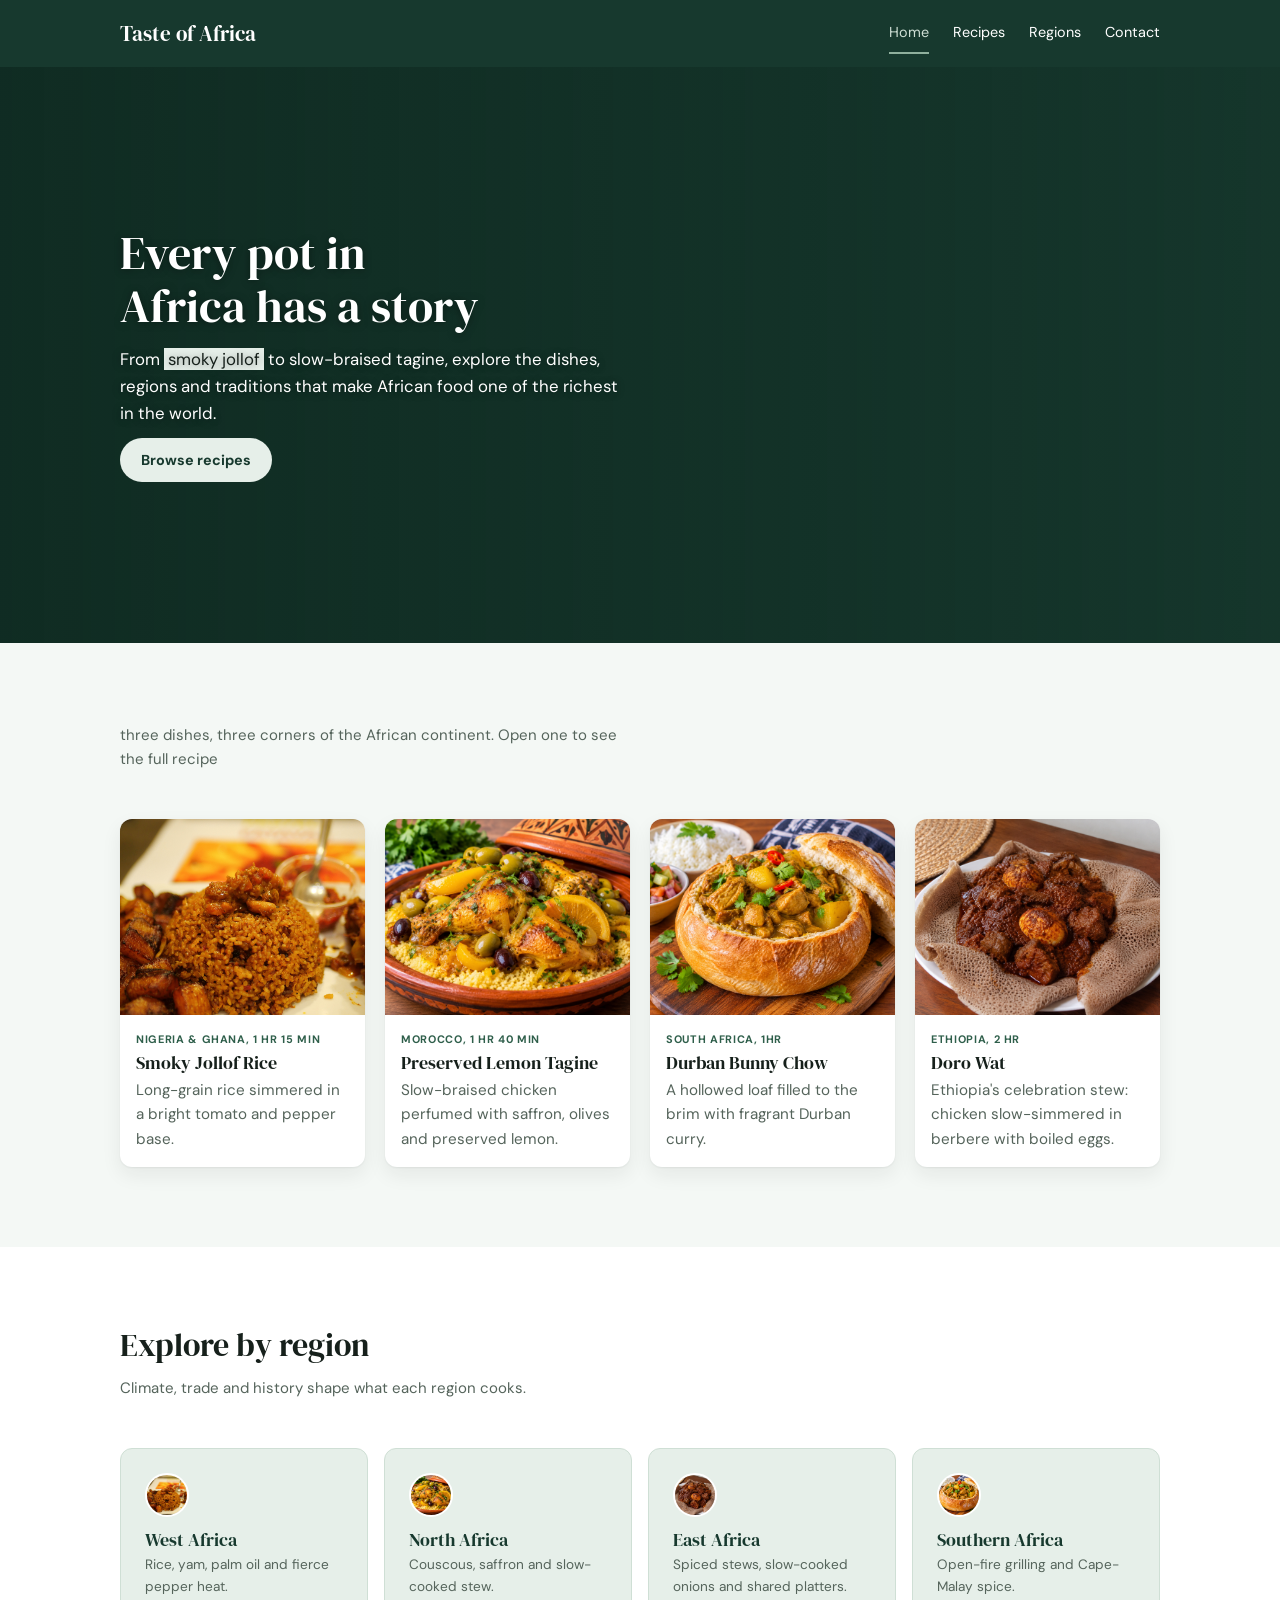
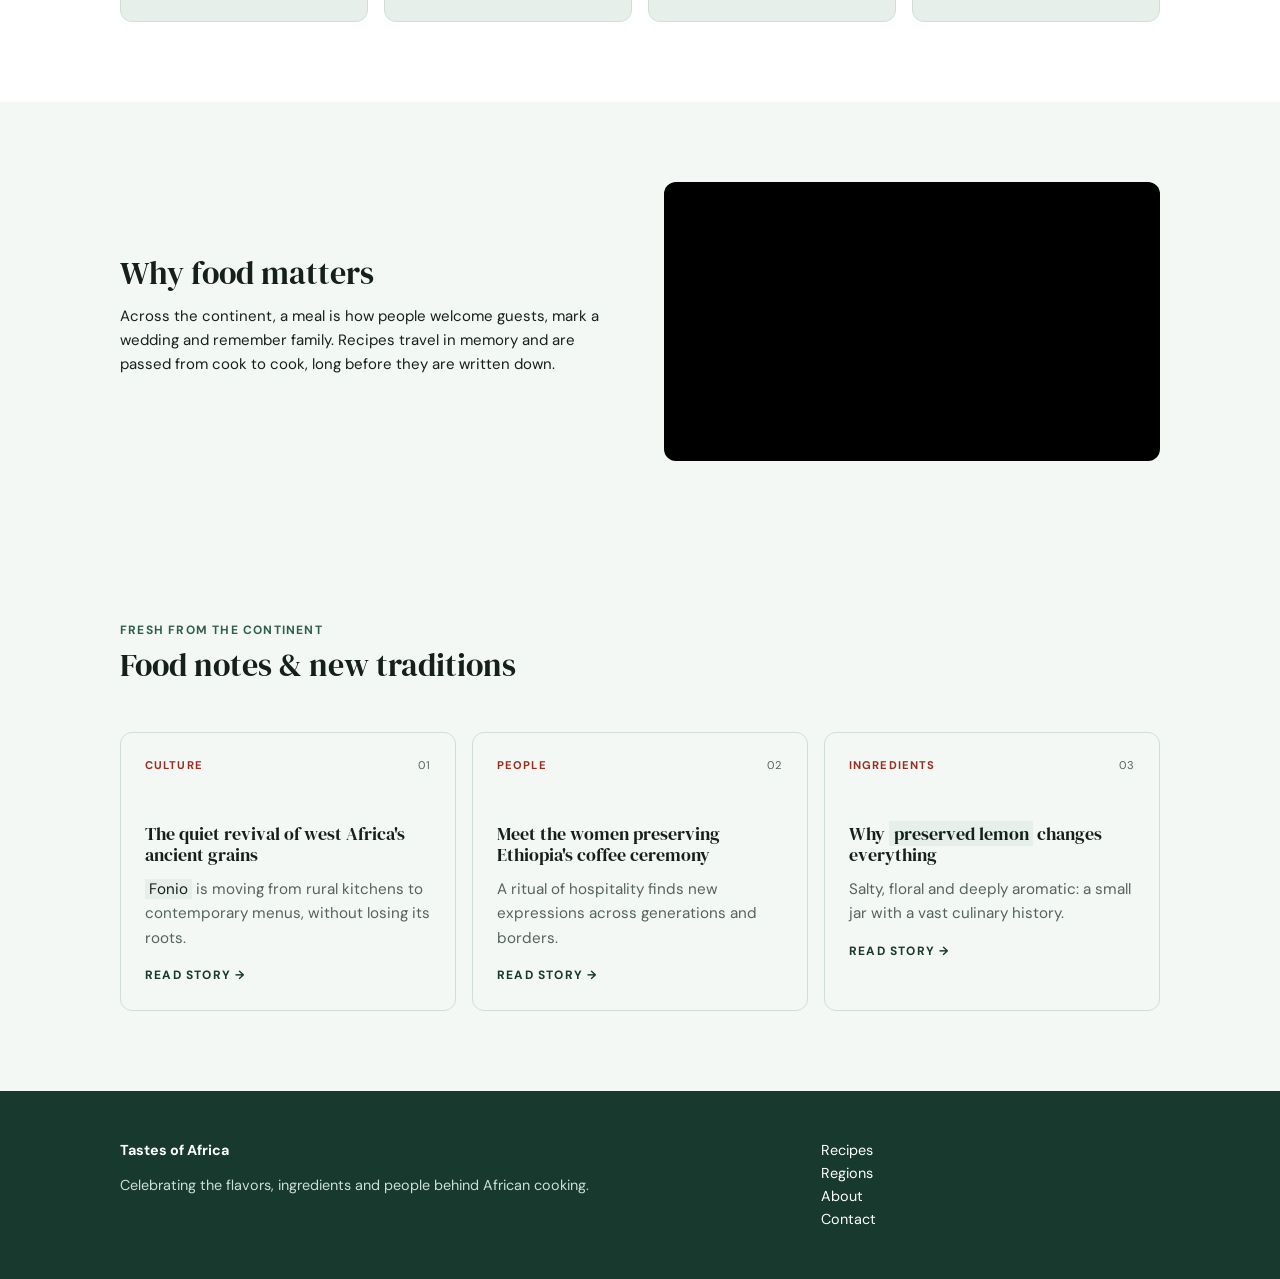
==== commit 1ba9c55a: "styling adjustments" ====
--- a/index.html
+++ b/index.html
@@ -89,7 +89,7 @@
                         </li>
                         <li>
                             <figure class="dish-card">
-                                <div class="photo"><img src="./images/dishes/Doro_Wat.jpg" alt="Doro wat served with injera" loading="lazy"></div>
+                                <div class="photo"><img src="./images/dishes/Dorowat.png" alt="Doro wat served with injera" loading="lazy"></div>
                                 <figcaption>
                                     <p class="dish-meta"> ETHIOPIA, 2 HR</p>
                                     <h3><a href="recipe/Dorowat.html">Doro Wat</a></h3>
@@ -109,8 +109,8 @@
 
                     <ul class="region-grid">
                         <li><a class="region-tile" href="regions.html#west-africa"><img class="region-icon" src="./images/dishes/red_jollof_rice.jpg" alt="" loading="lazy"><h3>West Africa</h3><p>Rice, yam, palm oil and fierce pepper heat.</p></a></li>
-                        <li><a class="region-tile" href="regions.html#north-africa"><img class="region-icon" src="./images/dishes/chicken_tagine_couscous.jpg" alt="" loading="lazy"><h3>North Africa</h3><p>Couscous, saffron and slow-cooked stew.</p></a></li>
-                        <li><a class="region-tile" href="regions.html#east-africa"><img class="region-icon" src="./images/dishes/doro-wat.jpg" alt="" loading="lazy"><h3>East Africa</h3><p>Spiced stews, slow-cooked onions and shared platters.</p></a></li>                        
+                        <li><a class="region-tile" href="regions.html#north-africa"><img class="region-icon" src="./images/dishes/chicken_tagine_couscous.png" alt="" loading="lazy"><h3>North Africa</h3><p>Couscous, saffron and slow-cooked stew.</p></a></li>
+                        <li><a class="region-tile" href="regions.html#east-africa"><img class="region-icon" src="./images/dishes/Dorowat.png" alt="" loading="lazy"><h3>East Africa</h3><p>Spiced stews, slow-cooked onions and shared platters.</p></a></li>                        
                         <li><a class="region-tile" href="regions.html#south-africa"><img class="region-icon" src="./images/dishes/Durban_curry.png" alt="" loading="lazy"><h3>Southern Africa</h3><p> Open-fire grilling and Cape-Malay spice.</p></a></li>
 
                     </ul>
--- a/css/styles.css
+++ b/css/styles.css
@@ -127,7 +127,13 @@
 .button:hover { background: #fff; }
 
 /* Responsive YouTube frame: keeps a 16:9 shape at any width */
-.video-frame { aspect-ratio: 16 / 9; background: #000; border-radius: var(--radius-card); overflow: hidden; }
+.video-frame { width: 100%;
+    max-width: 750px;
+    aspect-ratio: 16 / 9;
+    background: #000;
+    border-radius: var(--radius-card);
+    overflow: hidden;
+    margin-inline: auto; }
 .video-frame iframe { width: 100%; height: 100%; border: 0; }
 
 /* <mark> highlights key ingredients, spices and cooking methods */
@@ -376,13 +382,24 @@
 /* 8. REGIONS PAGE */
 .region-block {
   padding-block: var(--space-l);
-  border-top: 1px solid var(--line);
+  /* border-top: 1px solid var(--line); */
   scroll-margin-top: 1rem;       /* small gap above the block after a tile link jump */
 }
 .page-intro + .region-block { border-top: 0; }   /* no line under the dark band */
 .region-block > .container > p { max-width: 60ch; }
-
-.region-details { display: grid; gap: var(--space-m); margin-block: var(--space-m); }
+.region-block > .container {
+    display: grid;
+    grid-template-columns: 1fr;
+    gap: var(--space-m);
+}
+
+.region-block h2,
+.region-block > .container > p:not(.region-dish),
+.region-dish {
+    grid-column: 1 / -1;
+}
+
+.region-details { display: grid; grid-template-columns: 1fr; gap: var(--space-m); margin-block: var(--space-m); }
 .region-details > div {
   background: #fff;
   border: 1px solid var(--line);
@@ -548,7 +565,7 @@
 
 /* 14. LARGER SCREENS */
 @media (min-width: 600px) {
-  .region-details { grid-template-columns: 1fr 1fr; }
+  /* .region-details { grid-template-columns: 1fr 1fr; } */
   .dish-grid, .recipe-grid, .region-grid { grid-template-columns: repeat(2, 1fr); }
   .notes-grid { grid-template-columns: repeat(3, 1fr); }
   .site-footer .container { grid-template-columns: 2fr 1fr; }
@@ -563,9 +580,23 @@
   .culture .container { grid-template-columns: 1fr 1fr; }
   .dish-grid, .recipe-grid, .region-grid { grid-template-columns: repeat(4, 1fr); }
   .region-feature { grid-template-columns: 1fr 1.2fr; }
-}
-
-@media (min-width: 900px) {
+
+  .region-block > .container {
+      grid-template-columns: 1fr 1fr;
+  }
+
+  .region-details {
+      grid-column: 1;
+  }
+
+  .region-block .video-frame {
+      grid-column: 2;
+      align-self: center;
+      margin: 0;
+  }
+}
+
+/* @media (min-width: 900px) {
   .menu-toggle { display: none; }
   .main-nav { display: block; width: auto; }
   .main-nav ul { display: flex; gap: 1.5rem; padding: 0; }
@@ -573,7 +604,7 @@
   .culture .container { grid-template-columns: 1fr 1fr; }
   .dish-grid, .recipe-grid, .region-grid { grid-template-columns: repeat(4, 1fr); }
   .region-feature { grid-template-columns: 1fr 1.2fr; }
-}
+} */
 
 /* Small hover transitions, skipped for people who prefer less motion */
 @media (prefers-reduced-motion: no-preference) {
